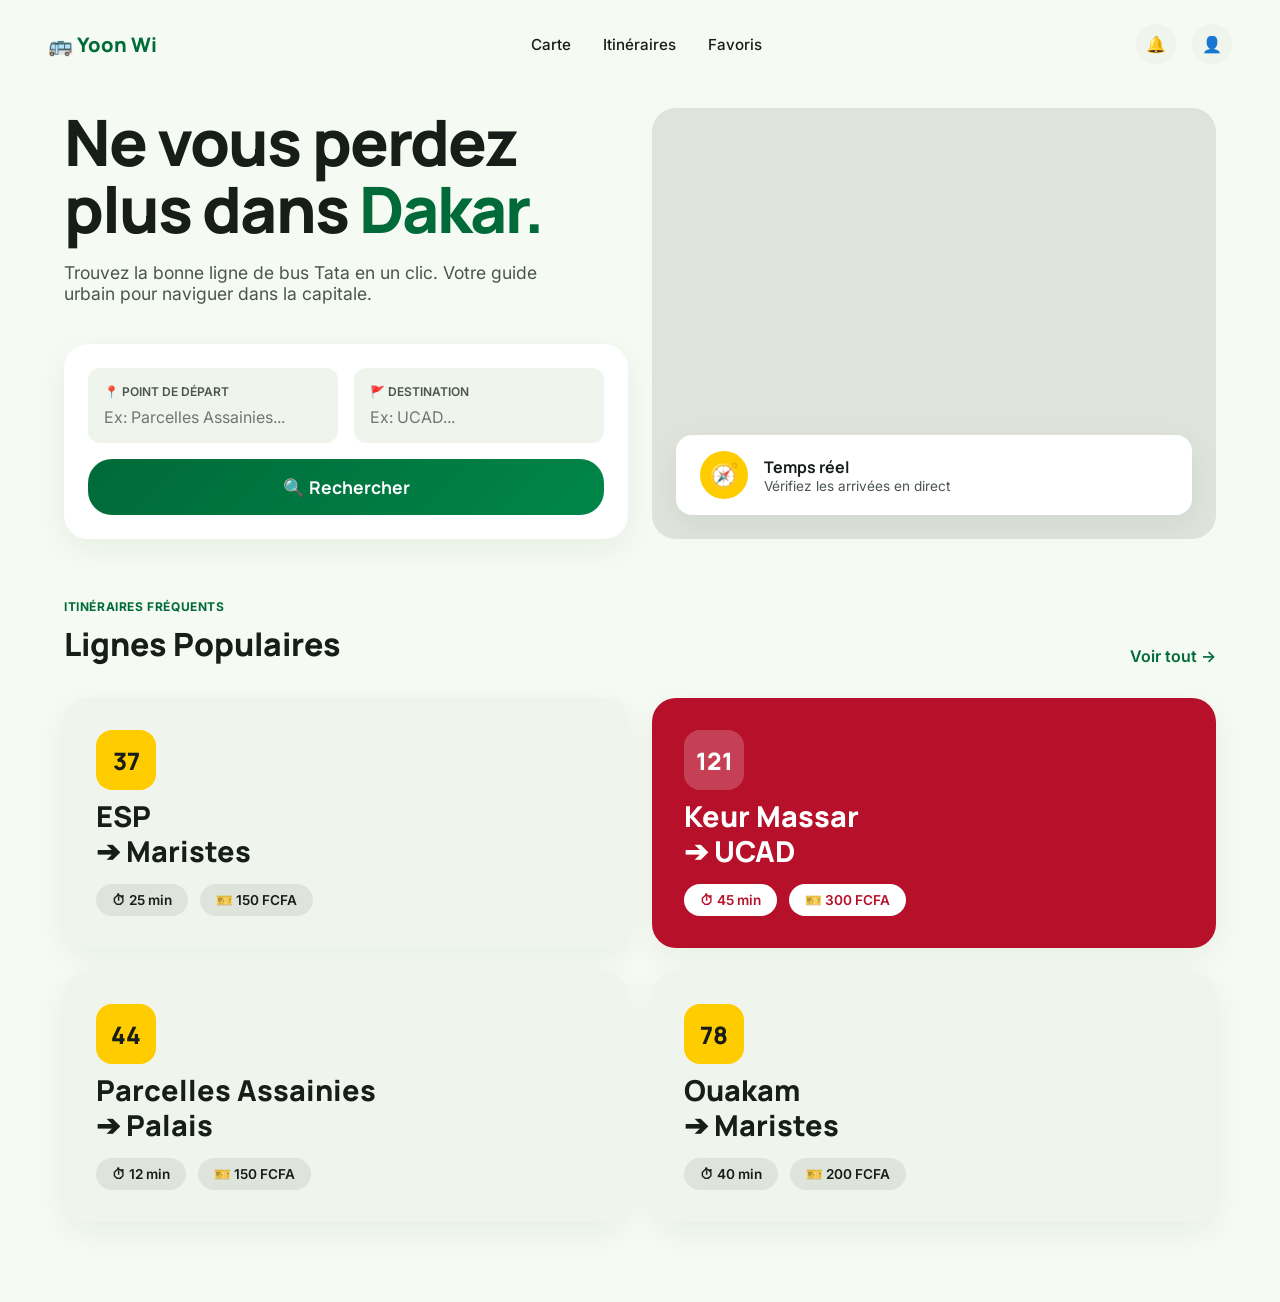
==== index.html @ 88904cc8 "Add files via upload" ====
<!DOCTYPE html>
<html lang="fr">
<head>
    <meta charset="UTF-8">
    <meta name="viewport" content="width=device-width, initial-scale=1.0">
    <title>Yoon Wi - Dakar Transit</title>
    <link rel="preconnect" href="https://fonts.googleapis.com">
    <link rel="preconnect" href="https://fonts.gstatic.com" crossorigin>
    <link href="https://fonts.googleapis.com/css2?family=Inter:wght@400;500;600&family=Manrope:wght@600;700;800&display=swap" rel="stylesheet">
    <link rel="stylesheet" href="style.css">
</head>
<body>

   <nav class="navbar">
        <div class="nav-content">
            <div class="logo">🚌 Yoon Wi</div>
            <div class="nav-links">
                <a href="#" onclick="alert('🗺️ La carte interactive des bus sera bientôt disponible !')">Carte</a>
                <a href="#" onclick="alert('📍 Consultez la liste de tous les itinéraires ici.')">Itinéraires</a>
                <a href="#" onclick="alert('⭐ Vos trajets quotidiens favoris apparaîtront ici.')">Favoris</a>
            </div>
            <div class="profile-actions">
                <span class="icon" onclick="alert('🔔 Vous n\'avez pas de nouvelle notification.')">🔔</span>
                <span class="icon profile" onclick="alert('👤 Ouverture des paramètres du profil...')">👤</span>
            </div>
        </div>
    </nav>

    <main class="container">
        <section class="hero-bento">
            <div class="hero-text-card">
                <h1 class="display-title">Ne vous perdez plus dans <span class="text-primary">Dakar.</span></h1>
                <p class="body-text">Trouvez la bonne ligne de bus Tata en un clic. Votre guide urbain pour naviguer dans la capitale.</p>
                
                <div class="search-glass">
                    <div class="inputs-row">
                        <div class="input-group">
                            <label>📍 Point de départ</label>
                            <input type="text" id="start-point" placeholder="Ex: Parcelles Assainies...">
                        </div>
                        <div class="input-group">
                            <label>🚩 Destination</label>
                            <input type="text" id="end-point" placeholder="Ex: UCAD...">
                        </div>
                    </div>
                    <button id="search-btn" class="btn-primary">🔍 Rechercher</button>
                </div>
            </div>

            <div class="hero-image-card">
                <div class="floating-badge">
                    <span class="badge-icon">🧭</span>
                    <div>
                        <p class="badge-title">Temps réel</p>
                        <p class="badge-sub">Vérifiez les arrivées en direct</p>
                    </div>
                </div>
            </div>
        </section>

        <section class="routes-section">
            <div class="section-header">
                <div>
                    <span class="label-sm">ITINÉRAIRES FRÉQUENTS</span>
                    <h2 class="headline-title">Lignes Populaires</h2>
                </div>
                <a href="#" class="link-primary">Voir tout →</a>
            </div>

            <div id="routes-container" class="bento-grid">
                </div>
        </section>
    </main>

    <script src="script.js"></script>
</body>
</html>
---- style.css ----
/* Design System */
:root {
    /* Palette */
    --primary: #006a38;
    --primary-gradient: linear-gradient(135deg, #006a38, #008649);
    --secondary: #745b00;
    --secondary-container: #ffcc00;
    --tertiary: #b7102a;
    --surface: #f5fbf2;
    --surface-container-low: #eff5ed;
    --surface-container-highest: #dee4dc;
    --surface-lowest: #ffffff;
    --on-surface: #171d18;

    /* Ombres & Rayons */
    --shadow-editorial: 0 10px 32px rgba(23, 29, 24, 0.06);
    --radius-xl: 24px;
    --radius-full: 9999px;
}

/* Réinitialisation stricte */
* {
    margin: 0;
    padding: 0;
    box-sizing: border-box;
    /* No-Line Rule: Aucune bordure standard autorisée */
    border: none; 
}

body {
    background-color: var(--surface);
    color: var(--on-surface);
    font-family: 'Inter', sans-serif;
    -webkit-font-smoothing: antialiased;
}

h1, h2, h3, .logo {
    font-family: 'Manrope', sans-serif;
}

.container {
    max-width: 1200px;
    margin: 0 auto;
    padding: 0 24px;
}

/* Navbar Level 0 */
.navbar {
    background-color: var(--surface);
    padding: 24px 48px;
    margin-bottom: 20px;
}

.nav-content {
    display: flex;
    justify-content: space-between;
    align-items: center;
}

.logo {
    font-size: 20px;
    font-weight: 800;
    color: var(--primary);
}

.nav-links {
    display: flex;
    gap: 32px;
}

.nav-links a {
    text-decoration: none;
    color: var(--on-surface);
    font-weight: 500;
    font-size: 0.95rem;
}

.profile-actions {
    display: flex;
    gap: 16px;
}

.icon {
    width: 40px;
    height: 40px;
    background-color: var(--surface-container-low);
    border-radius: 50%;
    display: flex;
    align-items: center;
    justify-content: center;
    cursor: pointer;
}

/* Hero Section (Bento) */
.hero-bento {
    display: grid;
    grid-template-columns: 1fr 1fr;
    gap: 24px;
    margin-bottom: 60px;
}

.display-title {
    font-size: 4rem;
    line-height: 1.05;
    font-weight: 800;
    margin-bottom: 20px;
    letter-spacing: -0.03em;
}

.text-primary {
    color: var(--primary);
}

.body-text {
    font-size: 1.1rem;
    color: #4a554e; /* Neutral on-surface */
    margin-bottom: 40px;
    max-width: 90%;
}

/* Glass & Gradient Rule */
.search-glass {
    background: rgba(245, 251, 242, 0.8);
    backdrop-filter: blur(20px);
    -webkit-backdrop-filter: blur(20px);
    padding: 24px;
    border-radius: var(--radius-xl);
    box-shadow: var(--shadow-editorial);
    background-color: var(--surface-lowest);
}

.inputs-row {
    display: flex;
    gap: 16px;
    margin-bottom: 16px;
}

.input-group {
    flex: 1;
    background: var(--surface-container-low);
    padding: 16px;
    border-radius: 12px;
}

.input-group label {
    display: block;
    font-size: 0.75rem;
    font-weight: 600;
    color: #4a554e;
    margin-bottom: 8px;
    text-transform: uppercase;
}

.input-group input {
    width: 100%;
    background: transparent;
    font-family: 'Inter', sans-serif;
    font-size: 1rem;
    outline: none;
    color: var(--on-surface);
}

.btn-primary {
    width: 100%;
    background: var(--primary-gradient);
    color: var(--surface-lowest);
    padding: 16px;
    border-radius: var(--radius-xl);
    font-family: 'Manrope', sans-serif;
    font-size: 1.1rem;
    font-weight: 700;
    cursor: pointer;
    transition: opacity 0.3s ease;
}

.btn-primary:hover {
    opacity: 0.9;
}

/* Hero Image Card (Asymmetry) */
.hero-image-card {
    background-color: var(--surface-container-highest);
    border-radius: var(--radius-xl);
    position: relative;
    min-height: 400px;
    /* Placeholder pour l'image du bâtiment */
    background-image: url('https://images.unsplash.com/photo-1513407030348-c983a97b98d8?q=80&w=1000&auto=format&fit=crop');
    background-size: cover;
    background-position: center;
}

.floating-badge {
    position: absolute;
    bottom: 24px;
    left: 24px;
    right: 24px;
    background: var(--surface-lowest);
    padding: 16px 24px;
    border-radius: 16px;
    display: flex;
    align-items: center;
    gap: 16px;
    box-shadow: var(--shadow-editorial);
}

.badge-icon {
    background: var(--secondary-container);
    width: 48px;
    height: 48px;
    border-radius: 50%;
    display: flex;
    align-items: center;
    justify-content: center;
    font-size: 1.5rem;
}

.badge-title {
    font-family: 'Manrope', sans-serif;
    font-weight: 700;
    font-size: 1rem;
}

.badge-sub {
    font-size: 0.85rem;
    color: #4a554e;
}

/* Sections & Bento Grid */
.routes-section {
    margin-top: 40px;
    margin-bottom: 80px;
}

.section-header {
    display: flex;
    justify-content: space-between;
    align-items: flex-end;
    margin-bottom: 32px;
}

.label-sm {
    font-size: 0.75rem;
    font-weight: 700;
    letter-spacing: 0.05em;
    color: var(--primary);
    text-transform: uppercase;
    display: block;
    margin-bottom: 8px;
}

.headline-title {
    font-size: 2rem;
    font-weight: 800;
}

.link-primary {
    color: var(--primary);
    text-decoration: none;
    font-weight: 600;
}

.bento-grid {
    display: grid;
    grid-template-columns: repeat(auto-fill, minmax(400px, 1fr));
    gap: 24px; /* Règle d'espacement au lieu de bordures */
}

/* Route Cards Level 2 */
.route-card {
    background-color: var(--surface-lowest);
    border-radius: var(--radius-xl);
    padding: 32px;
    box-shadow: var(--shadow-editorial);
    position: relative;
    overflow: hidden;
    min-height: 250px;
    display: flex;
    flex-direction: column;
    justify-content: flex-end;
}

/* Variantes de couleurs */
.route-card.yellow-theme {
    background-color: var(--surface-container-low);
}

.route-card.red-theme {
    background-color: var(--tertiary);
    color: var(--surface-lowest);
}

.card-badge {
    position: absolute;
    top: 32px;
    left: 32px;
    width: 60px;
    height: 60px;
    border-radius: 16px;
    display: flex;
    align-items: center;
    justify-content: center;
    font-family: 'Manrope', sans-serif;
    font-weight: 800;
    font-size: 1.5rem;
}

.yellow-theme .card-badge {
    background-color: var(--secondary-container);
    color: var(--on-surface);
}

.red-theme .card-badge {
    background-color: rgba(255,255,255,0.2);
    color: var(--surface-lowest);
}

.route-card h3 {
    font-size: 1.8rem;
    font-weight: 800;
    margin-bottom: 16px;
    line-height: 1.2;
}

.card-meta {
    display: flex;
    gap: 12px;
}

.meta-chip {
    background-color: var(--surface-container-highest);
    color: var(--on-surface);
    padding: 8px 16px;
    border-radius: var(--radius-full);
    font-size: 0.85rem;
    font-weight: 600;
}

.red-theme .meta-chip {
    background-color: var(--surface-lowest);
    color: var(--tertiary);
}
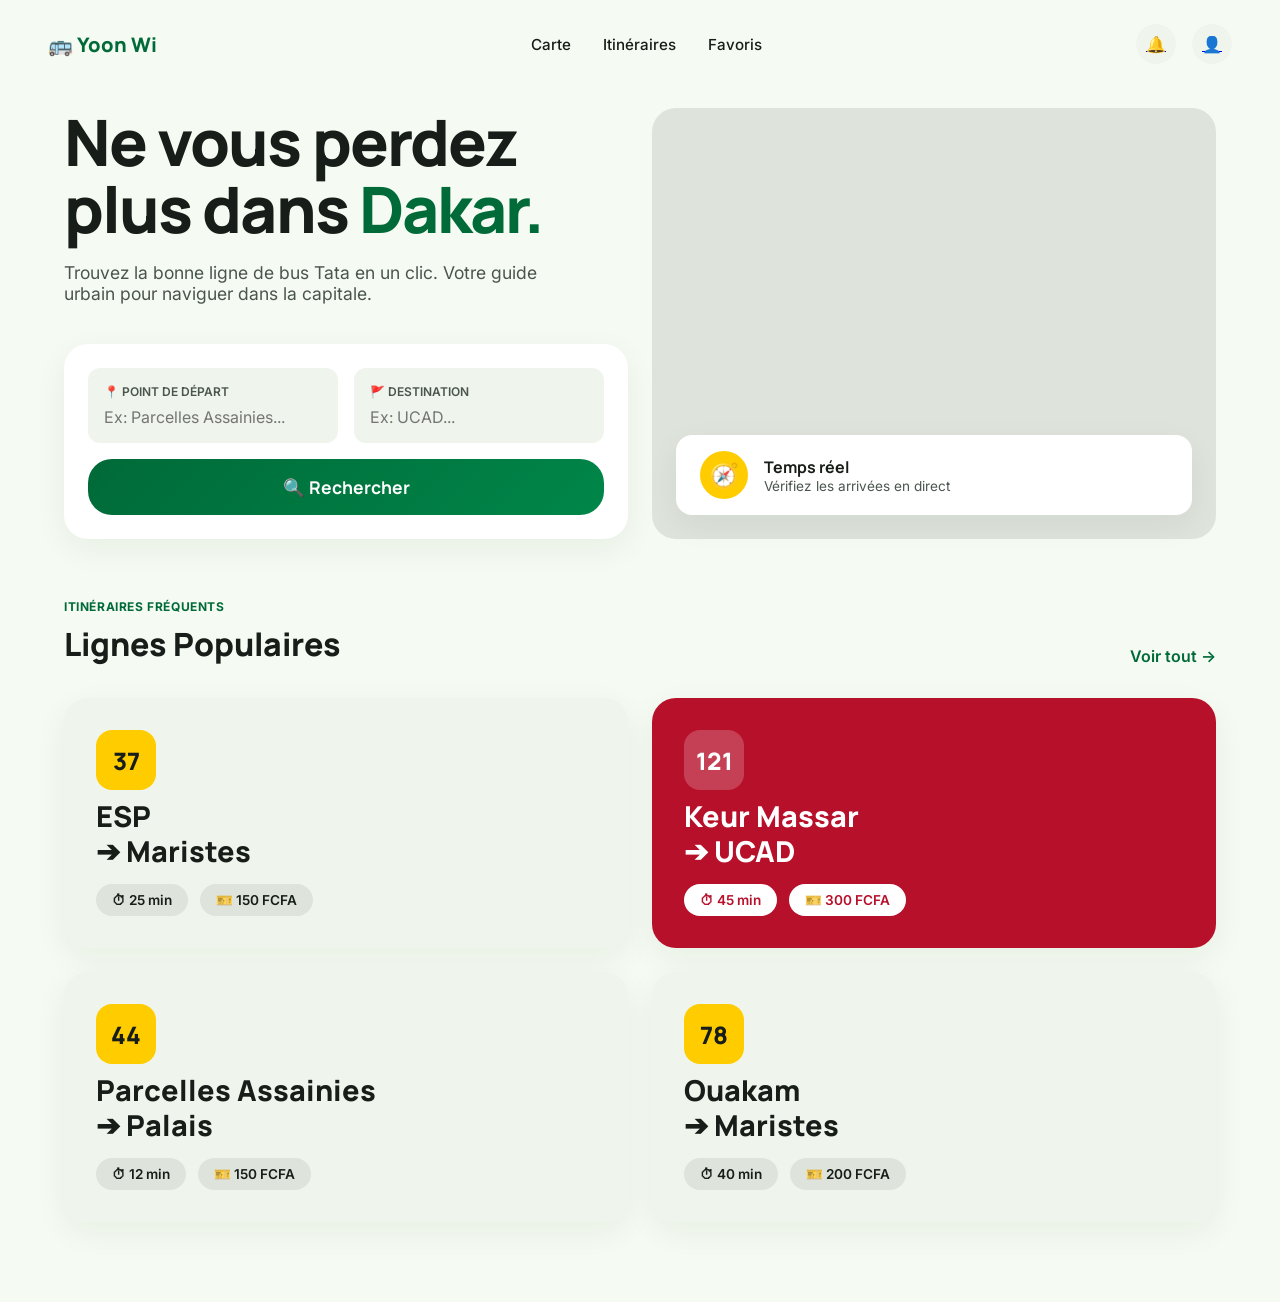
==== commit 5613fbff: "Update navigation links and structure in index.html" ====
--- a/index.html
+++ b/index.html
@@ -15,13 +15,13 @@
         <div class="nav-content">
             <div class="logo">🚌 Yoon Wi</div>
             <div class="nav-links">
-                <a href="#" onclick="alert('🗺️ La carte interactive des bus sera bientôt disponible !')">Carte</a>
-                <a href="#" onclick="alert('📍 Consultez la liste de tous les itinéraires ici.')">Itinéraires</a>
-                <a href="#" onclick="alert('⭐ Vos trajets quotidiens favoris apparaîtront ici.')">Favoris</a>
+                <a href="carte.html">Carte</a>
+                <a href="itineraires.html">Itinéraires</a>
+                <a href="favoris.html">Favoris</a>
             </div>
             <div class="profile-actions">
-                <span class="icon" onclick="alert('🔔 Vous n\'avez pas de nouvelle notification.')">🔔</span>
-                <span class="icon profile" onclick="alert('👤 Ouverture des paramètres du profil...')">👤</span>
+                <a href="notifications.html" class="icon" title="Notifications">🔔</a>
+                <a href="profil.html" class="icon profile" title="Profil">👤</a>
             </div>
         </div>
     </nav>
@@ -31,7 +31,6 @@
             <div class="hero-text-card">
                 <h1 class="display-title">Ne vous perdez plus dans <span class="text-primary">Dakar.</span></h1>
                 <p class="body-text">Trouvez la bonne ligne de bus Tata en un clic. Votre guide urbain pour naviguer dans la capitale.</p>
-                
                 <div class="search-glass">
                     <div class="inputs-row">
                         <div class="input-group">
@@ -64,14 +63,13 @@
                     <span class="label-sm">ITINÉRAIRES FRÉQUENTS</span>
                     <h2 class="headline-title">Lignes Populaires</h2>
                 </div>
-                <a href="#" class="link-primary">Voir tout →</a>
+                <a href="itineraires.html" class="link-primary">Voir tout →</a>
             </div>
 
-            <div id="routes-container" class="bento-grid">
-                </div>
+            <div id="routes-container" class="bento-grid"></div>
         </section>
     </main>
 
     <script src="script.js"></script>
 </body>
-</html>+</html>
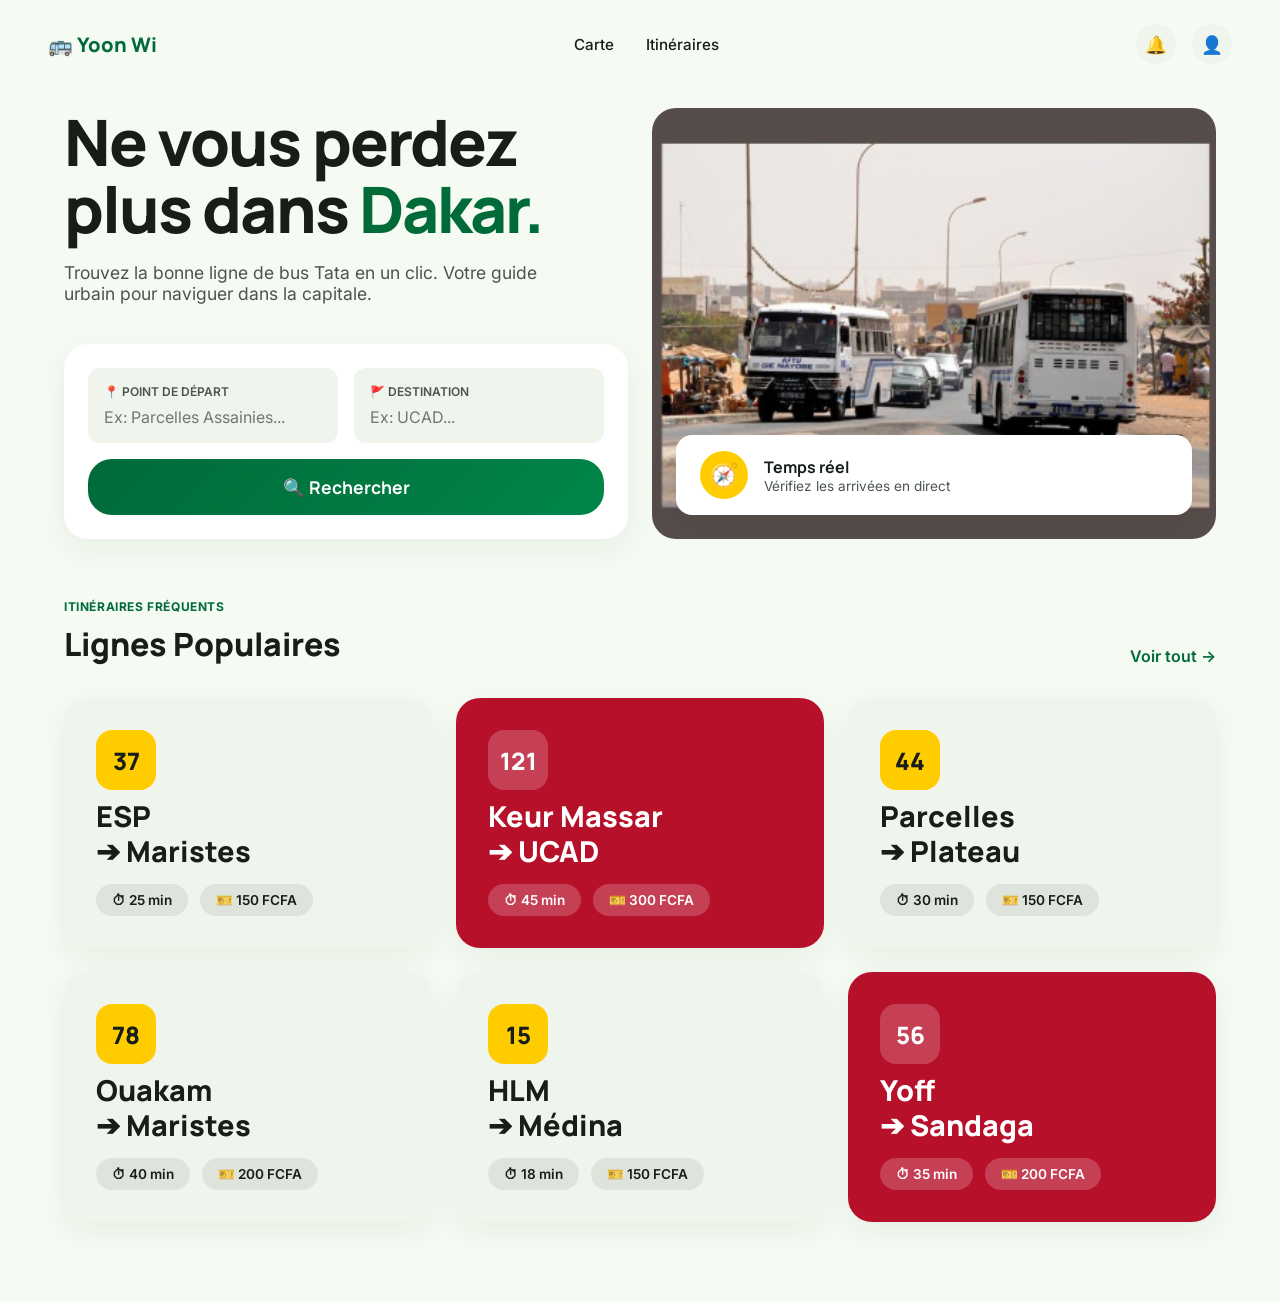
==== commit 2da88fc0: "Update index.html" ====
--- a/index.html
+++ b/index.html
@@ -17,7 +17,6 @@
             <div class="nav-links">
                 <a href="carte.html">Carte</a>
                 <a href="itineraires.html">Itinéraires</a>
-                <a href="favoris.html">Favoris</a>
             </div>
             <div class="profile-actions">
                 <a href="notifications.html" class="icon" title="Notifications">🔔</a>
--- a/style.css
+++ b/style.css
@@ -1,6 +1,5 @@
 /* Design System */
 :root {
-    /* Palette */
     --primary: #006a38;
     --primary-gradient: linear-gradient(135deg, #006a38, #008649);
     --secondary: #745b00;
@@ -11,21 +10,12 @@
     --surface-container-highest: #dee4dc;
     --surface-lowest: #ffffff;
     --on-surface: #171d18;
-
-    /* Ombres & Rayons */
     --shadow-editorial: 0 10px 32px rgba(23, 29, 24, 0.06);
     --radius-xl: 24px;
     --radius-full: 9999px;
 }
 
-/* Réinitialisation stricte */
-* {
-    margin: 0;
-    padding: 0;
-    box-sizing: border-box;
-    /* No-Line Rule: Aucune bordure standard autorisée */
-    border: none; 
-}
+* { margin: 0; padding: 0; box-sizing: border-box; border: none; }
 
 body {
     background-color: var(--surface);
@@ -34,308 +24,241 @@
     -webkit-font-smoothing: antialiased;
 }
 
-h1, h2, h3, .logo {
-    font-family: 'Manrope', sans-serif;
-}
-
-.container {
-    max-width: 1200px;
-    margin: 0 auto;
-    padding: 0 24px;
-}
-
-/* Navbar Level 0 */
-.navbar {
-    background-color: var(--surface);
-    padding: 24px 48px;
-    margin-bottom: 20px;
-}
-
-.nav-content {
-    display: flex;
-    justify-content: space-between;
-    align-items: center;
-}
-
-.logo {
-    font-size: 20px;
-    font-weight: 800;
-    color: var(--primary);
-}
-
-.nav-links {
-    display: flex;
-    gap: 32px;
-}
+h1, h2, h3, .logo { font-family: 'Manrope', sans-serif; }
+
+.container { max-width: 1200px; margin: 0 auto; padding: 0 24px; }
+
+/* Navbar */
+.navbar { background-color: var(--surface); padding: 24px 48px; margin-bottom: 20px; }
+
+.nav-content { display: flex; justify-content: space-between; align-items: center; }
+
+.logo { font-size: 20px; font-weight: 800; color: var(--primary); text-decoration: none; }
+
+.nav-links { display: flex; gap: 32px; }
 
 .nav-links a {
     text-decoration: none;
     color: var(--on-surface);
     font-weight: 500;
     font-size: 0.95rem;
-}
-
-.profile-actions {
-    display: flex;
-    gap: 16px;
-}
+    transition: color 0.2s;
+}
+.nav-links a:hover { color: var(--primary); }
+
+.profile-actions { display: flex; gap: 16px; }
 
 .icon {
-    width: 40px;
-    height: 40px;
+    width: 40px; height: 40px;
     background-color: var(--surface-container-low);
     border-radius: 50%;
-    display: flex;
-    align-items: center;
-    justify-content: center;
+    display: flex; align-items: center; justify-content: center;
     cursor: pointer;
-}
-
-/* Hero Section (Bento) */
-.hero-bento {
-    display: grid;
-    grid-template-columns: 1fr 1fr;
-    gap: 24px;
-    margin-bottom: 60px;
-}
-
-.display-title {
-    font-size: 4rem;
-    line-height: 1.05;
-    font-weight: 800;
-    margin-bottom: 20px;
-    letter-spacing: -0.03em;
-}
-
-.text-primary {
-    color: var(--primary);
-}
-
-.body-text {
+    text-decoration: none;
     font-size: 1.1rem;
-    color: #4a554e; /* Neutral on-surface */
-    margin-bottom: 40px;
-    max-width: 90%;
-}
-
-/* Glass & Gradient Rule */
+    transition: background 0.2s;
+}
+.icon:hover { background-color: var(--surface-container-highest); }
+
+/* Hero */
+.hero-bento { display: grid; grid-template-columns: 1fr 1fr; gap: 24px; margin-bottom: 60px; }
+
+.display-title { font-size: 4rem; line-height: 1.05; font-weight: 800; margin-bottom: 20px; letter-spacing: -0.03em; }
+.text-primary { color: var(--primary); }
+.body-text { font-size: 1.1rem; color: #4a554e; margin-bottom: 40px; max-width: 90%; }
+
 .search-glass {
     background: rgba(245, 251, 242, 0.8);
     backdrop-filter: blur(20px);
-    -webkit-backdrop-filter: blur(20px);
-    padding: 24px;
-    border-radius: var(--radius-xl);
+    padding: 24px; border-radius: var(--radius-xl);
     box-shadow: var(--shadow-editorial);
     background-color: var(--surface-lowest);
 }
 
-.inputs-row {
-    display: flex;
-    gap: 16px;
-    margin-bottom: 16px;
-}
-
-.input-group {
-    flex: 1;
-    background: var(--surface-container-low);
-    padding: 16px;
-    border-radius: 12px;
-}
-
-.input-group label {
-    display: block;
-    font-size: 0.75rem;
-    font-weight: 600;
-    color: #4a554e;
-    margin-bottom: 8px;
-    text-transform: uppercase;
-}
-
-.input-group input {
-    width: 100%;
-    background: transparent;
-    font-family: 'Inter', sans-serif;
-    font-size: 1rem;
-    outline: none;
-    color: var(--on-surface);
-}
+.inputs-row { display: flex; gap: 16px; margin-bottom: 16px; }
+.input-group { flex: 1; background: var(--surface-container-low); padding: 16px; border-radius: 12px; }
+.input-group label { display: block; font-size: 0.75rem; font-weight: 600; color: #4a554e; margin-bottom: 8px; text-transform: uppercase; }
+.input-group input { width: 100%; background: transparent; font-family: 'Inter', sans-serif; font-size: 1rem; outline: none; color: var(--on-surface); }
 
 .btn-primary {
     width: 100%;
     background: var(--primary-gradient);
     color: var(--surface-lowest);
-    padding: 16px;
-    border-radius: var(--radius-xl);
-    font-family: 'Manrope', sans-serif;
-    font-size: 1.1rem;
-    font-weight: 700;
-    cursor: pointer;
-    transition: opacity 0.3s ease;
-}
-
-.btn-primary:hover {
-    opacity: 0.9;
-}
-
-/* Hero Image Card (Asymmetry) */
+    padding: 16px; border-radius: var(--radius-xl);
+    font-family: 'Manrope', sans-serif; font-size: 1.1rem; font-weight: 700;
+    cursor: pointer; transition: opacity 0.3s ease;
+}
+.btn-primary:hover { opacity: 0.9; }
+
+/* Hero Image – Dakar (Monument de la Renaissance Africaine) */
 .hero-image-card {
     background-color: var(--surface-container-highest);
     border-radius: var(--radius-xl);
-    position: relative;
-    min-height: 400px;
-    /* Placeholder pour l'image du bâtiment */
-    background-image: url('https://images.unsplash.com/photo-1513407030348-c983a97b98d8?q=80&w=1000&auto=format&fit=crop');
-    background-size: cover;
-    background-position: center;
+    position: relative; min-height: 400px;
+    background-image: url('Capture d’écran 2026-04-09 001423.png');
+    background-size: cover; background-position: center;
 }
 
 .floating-badge {
-    position: absolute;
-    bottom: 24px;
-    left: 24px;
-    right: 24px;
-    background: var(--surface-lowest);
-    padding: 16px 24px;
-    border-radius: 16px;
-    display: flex;
-    align-items: center;
-    gap: 16px;
+    position: absolute; bottom: 24px; left: 24px; right: 24px;
+    background: var(--surface-lowest); padding: 16px 24px; border-radius: 16px;
+    display: flex; align-items: center; gap: 16px;
     box-shadow: var(--shadow-editorial);
 }
-
-.badge-icon {
-    background: var(--secondary-container);
-    width: 48px;
-    height: 48px;
-    border-radius: 50%;
-    display: flex;
-    align-items: center;
-    justify-content: center;
-    font-size: 1.5rem;
-}
-
-.badge-title {
-    font-family: 'Manrope', sans-serif;
-    font-weight: 700;
-    font-size: 1rem;
-}
-
-.badge-sub {
-    font-size: 0.85rem;
-    color: #4a554e;
-}
-
-/* Sections & Bento Grid */
-.routes-section {
-    margin-top: 40px;
-    margin-bottom: 80px;
-}
-
-.section-header {
-    display: flex;
-    justify-content: space-between;
-    align-items: flex-end;
-    margin-bottom: 32px;
-}
-
-.label-sm {
-    font-size: 0.75rem;
-    font-weight: 700;
-    letter-spacing: 0.05em;
-    color: var(--primary);
-    text-transform: uppercase;
-    display: block;
-    margin-bottom: 8px;
-}
-
-.headline-title {
-    font-size: 2rem;
-    font-weight: 800;
-}
-
-.link-primary {
-    color: var(--primary);
-    text-decoration: none;
-    font-weight: 600;
-}
-
-.bento-grid {
-    display: grid;
-    grid-template-columns: repeat(auto-fill, minmax(400px, 1fr));
-    gap: 24px; /* Règle d'espacement au lieu de bordures */
-}
-
-/* Route Cards Level 2 */
+.badge-icon { background: var(--secondary-container); width: 48px; height: 48px; border-radius: 50%; display: flex; align-items: center; justify-content: center; font-size: 1.5rem; }
+.badge-title { font-family: 'Manrope', sans-serif; font-weight: 700; font-size: 1rem; }
+.badge-sub { font-size: 0.85rem; color: #4a554e; }
+
+/* Routes Section */
+.routes-section { margin-top: 40px; margin-bottom: 80px; }
+
+.section-header { display: flex; justify-content: space-between; align-items: flex-end; margin-bottom: 32px; }
+.label-sm { font-size: 0.75rem; font-weight: 700; letter-spacing: 0.05em; color: var(--primary); text-transform: uppercase; display: block; margin-bottom: 8px; }
+.headline-title { font-size: 2rem; font-weight: 800; }
+.link-primary { color: var(--primary); text-decoration: none; font-weight: 600; }
+
+.bento-grid { display: grid; grid-template-columns: repeat(auto-fill, minmax(340px, 1fr)); gap: 24px; }
+
+/* Route Cards */
 .route-card {
     background-color: var(--surface-lowest);
+    border-radius: var(--radius-xl); padding: 32px;
+    box-shadow: var(--shadow-editorial);
+    position: relative; overflow: hidden; min-height: 250px;
+    display: flex; flex-direction: column; justify-content: flex-end;
+    cursor: pointer; transition: transform 0.2s ease, box-shadow 0.2s ease;
+    text-decoration: none; color: inherit;
+}
+.route-card:hover { transform: translateY(-4px); box-shadow: 0 20px 48px rgba(23,29,24,0.12); }
+.route-card.yellow-theme { background-color: var(--surface-container-low); }
+.route-card.red-theme { background-color: var(--tertiary); color: var(--surface-lowest); }
+.route-card.green-theme { background: var(--primary-gradient); color: var(--surface-lowest); }
+.route-card.dark-theme { background-color: var(--on-surface); color: var(--surface-lowest); }
+
+.card-badge { position: absolute; top: 32px; left: 32px; width: 60px; height: 60px; border-radius: 16px; display: flex; align-items: center; justify-content: center; font-family: 'Manrope', sans-serif; font-weight: 800; font-size: 1.5rem; }
+.yellow-theme .card-badge { background-color: var(--secondary-container); color: var(--on-surface); }
+.red-theme .card-badge, .green-theme .card-badge, .dark-theme .card-badge { background-color: rgba(255,255,255,0.2); color: var(--surface-lowest); }
+
+.route-card h3 { font-size: 1.8rem; font-weight: 800; margin-bottom: 16px; line-height: 1.2; }
+.card-meta { display: flex; gap: 12px; flex-wrap: wrap; }
+.meta-chip { background-color: var(--surface-container-highest); color: var(--on-surface); padding: 8px 16px; border-radius: var(--radius-full); font-size: 0.85rem; font-weight: 600; }
+.red-theme .meta-chip, .green-theme .meta-chip, .dark-theme .meta-chip { background-color: rgba(255,255,255,0.2); color: var(--surface-lowest); }
+
+/* ===== PAGE STYLES COMMUNS ===== */
+.page-header {
+    background: var(--primary-gradient); color: white;
+    padding: 40px 48px; margin-bottom: 40px;
+}
+.page-header-content { max-width: 1200px; margin: 0 auto; }
+.back-link { display: inline-flex; align-items: center; gap: 8px; color: rgba(255,255,255,0.8); text-decoration: none; font-size: 0.9rem; margin-bottom: 16px; }
+.back-link:hover { color: white; }
+.page-title { font-family: 'Manrope', sans-serif; font-size: 2.5rem; font-weight: 800; margin-bottom: 8px; }
+.page-subtitle { opacity: 0.85; font-size: 1rem; }
+
+/* Card universelle */
+.info-card {
+    background: var(--surface-lowest); border-radius: var(--radius-xl);
+    padding: 28px; box-shadow: var(--shadow-editorial);
+    transition: transform 0.2s;
+}
+.info-card:hover { transform: translateY(-2px); }
+.info-card h3 { font-family: 'Manrope', sans-serif; font-size: 1.2rem; font-weight: 700; margin-bottom: 8px; }
+.info-card p { color: #4a554e; font-size: 0.9rem; line-height: 1.6; }
+
+/* Grid layouts */
+.two-col { display: grid; grid-template-columns: 1fr 1fr; gap: 24px; }
+.three-col { display: grid; grid-template-columns: repeat(3, 1fr); gap: 24px; }
+
+/* Badges */
+.badge-green { background: #e8f5e9; color: var(--primary); padding: 4px 12px; border-radius: 99px; font-size: 0.8rem; font-weight: 600; display: inline-block; }
+.badge-red { background: #fdecea; color: var(--tertiary); padding: 4px 12px; border-radius: 99px; font-size: 0.8rem; font-weight: 600; display: inline-block; }
+.badge-yellow { background: #fff8e1; color: var(--secondary); padding: 4px 12px; border-radius: 99px; font-size: 0.8rem; font-weight: 600; display: inline-block; }
+
+/* Map placeholder */
+.map-container {
+    background: var(--surface-container-lowest);
     border-radius: var(--radius-xl);
-    padding: 32px;
-    box-shadow: var(--shadow-editorial);
-    position: relative;
-    overflow: hidden;
-    min-height: 250px;
-    display: flex;
-    flex-direction: column;
-    justify-content: flex-end;
-}
-
-/* Variantes de couleurs */
-.route-card.yellow-theme {
-    background-color: var(--surface-container-low);
-}
-
-.route-card.red-theme {
-    background-color: var(--tertiary);
-    color: var(--surface-lowest);
-}
-
-.card-badge {
-    position: absolute;
-    top: 32px;
-    left: 32px;
-    width: 60px;
-    height: 60px;
-    border-radius: 16px;
-    display: flex;
-    align-items: center;
-    justify-content: center;
-    font-family: 'Manrope', sans-serif;
-    font-weight: 800;
-    font-size: 1.5rem;
-}
-
-.yellow-theme .card-badge {
-    background-color: var(--secondary-container);
-    color: var(--on-surface);
-}
-
-.red-theme .card-badge {
-    background-color: rgba(255,255,255,0.2);
-    color: var(--surface-lowest);
-}
-
-.route-card h3 {
-    font-size: 1.8rem;
-    font-weight: 800;
-    margin-bottom: 16px;
-    line-height: 1.2;
-}
-
-.card-meta {
-    display: flex;
-    gap: 12px;
-}
-
-.meta-chip {
-    background-color: var(--surface-container-highest);
-    color: var(--on-surface);
-    padding: 8px 16px;
-    border-radius: var(--radius-full);
-    font-size: 0.85rem;
-    font-weight: 600;
-}
-
-.red-theme .meta-chip {
-    background-color: var(--surface-lowest);
-    color: var(--tertiary);
-}+    overflow: hidden; position: relative;
+    min-height: 500px;
+}
+.map-placeholder {
+    width: 100%; height: 100%; min-height: 500px;
+    background: linear-gradient(135deg, #c8e6c9, #a5d6a7);
+    display: flex; flex-direction: column; align-items: center; justify-content: center;
+    gap: 16px;
+}
+.map-placeholder .map-icon { font-size: 4rem; }
+.map-placeholder p { font-family: 'Manrope', sans-serif; font-size: 1.2rem; font-weight: 700; color: var(--primary); }
+.map-placeholder span { color: #4a554e; font-size: 0.9rem; }
+
+/* Notification items */
+.notif-item {
+    display: flex; gap: 16px; align-items: flex-start;
+    background: var(--surface-lowest); border-radius: 16px;
+    padding: 20px; box-shadow: var(--shadow-editorial); margin-bottom: 16px;
+}
+.notif-icon { width: 44px; height: 44px; border-radius: 12px; display: flex; align-items: center; justify-content: center; font-size: 1.3rem; flex-shrink: 0; }
+.notif-icon.green { background: #e8f5e9; }
+.notif-icon.yellow { background: #fff8e1; }
+.notif-icon.red { background: #fdecea; }
+.notif-icon.blue { background: #e3f2fd; }
+.notif-title { font-family: 'Manrope', sans-serif; font-weight: 700; font-size: 0.95rem; margin-bottom: 4px; }
+.notif-desc { color: #4a554e; font-size: 0.85rem; line-height: 1.5; }
+.notif-time { font-size: 0.78rem; color: #9aa69c; margin-top: 6px; }
+.notif-unread { background: var(--primary); width: 8px; height: 8px; border-radius: 50%; margin-top: 6px; flex-shrink: 0; }
+
+/* Profile */
+.profile-avatar { width: 100px; height: 100px; border-radius: 50%; background: var(--primary-gradient); display: flex; align-items: center; justify-content: center; font-size: 2.5rem; margin: 0 auto 16px; }
+.profile-name { font-family: 'Manrope', sans-serif; font-size: 1.5rem; font-weight: 800; text-align: center; margin-bottom: 4px; }
+.profile-email { color: #4a554e; text-align: center; font-size: 0.9rem; }
+.stats-row { display: flex; gap: 16px; }
+.stat-box { flex: 1; background: var(--surface-container-low); border-radius: 16px; padding: 20px; text-align: center; }
+.stat-number { font-family: 'Manrope', sans-serif; font-size: 2rem; font-weight: 800; color: var(--primary); }
+.stat-label { font-size: 0.8rem; color: #4a554e; margin-top: 4px; }
+.settings-item { display: flex; align-items: center; justify-content: space-between; padding: 18px 0; }
+.settings-item + .settings-item { border-top: 1px solid var(--surface-container-lowest); }
+.settings-label { display: flex; align-items: center; gap: 12px; font-weight: 500; }
+.settings-icon { width: 36px; height: 36px; background: var(--surface-container-low); border-radius: 10px; display: flex; align-items: center; justify-content: center; font-size: 1rem; }
+.arrow-right { color: #9aa69c; font-size: 1.1rem; }
+.toggle { width: 44px; height: 24px; background: var(--primary); border-radius: 12px; position: relative; cursor: pointer; }
+.toggle::after { content: ''; position: absolute; right: 3px; top: 3px; width: 18px; height: 18px; background: white; border-radius: 50%; }
+
+/* Favoris */
+.fav-card {
+    background: var(--surface-lowest); border-radius: var(--radius-xl); padding: 24px;
+    box-shadow: var(--shadow-editorial); display: flex; align-items: center; gap: 20px;
+    cursor: pointer; transition: transform 0.2s;
+}
+.fav-card:hover { transform: translateY(-2px); }
+.fav-line-badge { width: 56px; height: 56px; border-radius: 14px; background: var(--primary-gradient); display: flex; align-items: center; justify-content: center; font-family: 'Manrope', sans-serif; font-weight: 800; font-size: 1.2rem; color: white; flex-shrink: 0; }
+.fav-info { flex: 1; }
+.fav-name { font-family: 'Manrope', sans-serif; font-weight: 700; font-size: 1rem; margin-bottom: 4px; }
+.fav-meta { font-size: 0.85rem; color: #4a554e; }
+.fav-star { font-size: 1.3rem; cursor: pointer; }
+
+/* Itinéraire detail */
+.route-detail-card {
+    background: var(--surface-lowest); border-radius: var(--radius-xl); padding: 28px;
+    box-shadow: var(--shadow-editorial); cursor: pointer;
+    transition: transform 0.2s; margin-bottom: 16px;
+    display: flex; align-items: center; gap: 24px;
+}
+.route-detail-card:hover { transform: translateX(4px); }
+.rdcard-badge { width: 64px; height: 64px; border-radius: 16px; display: flex; align-items: center; justify-content: center; font-family: 'Manrope', sans-serif; font-weight: 800; font-size: 1.4rem; flex-shrink: 0; }
+.rdcard-info { flex: 1; }
+.rdcard-name { font-family: 'Manrope', sans-serif; font-size: 1.15rem; font-weight: 700; margin-bottom: 8px; }
+.rdcard-stops { font-size: 0.82rem; color: #4a554e; margin-bottom: 10px; }
+.rdcard-chips { display: flex; gap: 8px; flex-wrap: wrap; }
+.rdcard-chip { background: var(--surface-container-low); padding: 5px 12px; border-radius: 99px; font-size: 0.8rem; font-weight: 600; color: var(--on-surface); }
+.rdcard-arrow { font-size: 1.3rem; color: #9aa69c; }
+
+/* Responsive */
+@media (max-width: 768px) {
+    .hero-bento { grid-template-columns: 1fr; }
+    .display-title { font-size: 2.5rem; }
+    .two-col, .three-col { grid-template-columns: 1fr; }
+    .navbar { padding: 16px 20px; }
+    .inputs-row { flex-direction: column; }
+    .page-header { padding: 24px 20px; }
+    .page-title { font-size: 1.8rem; }
+}
